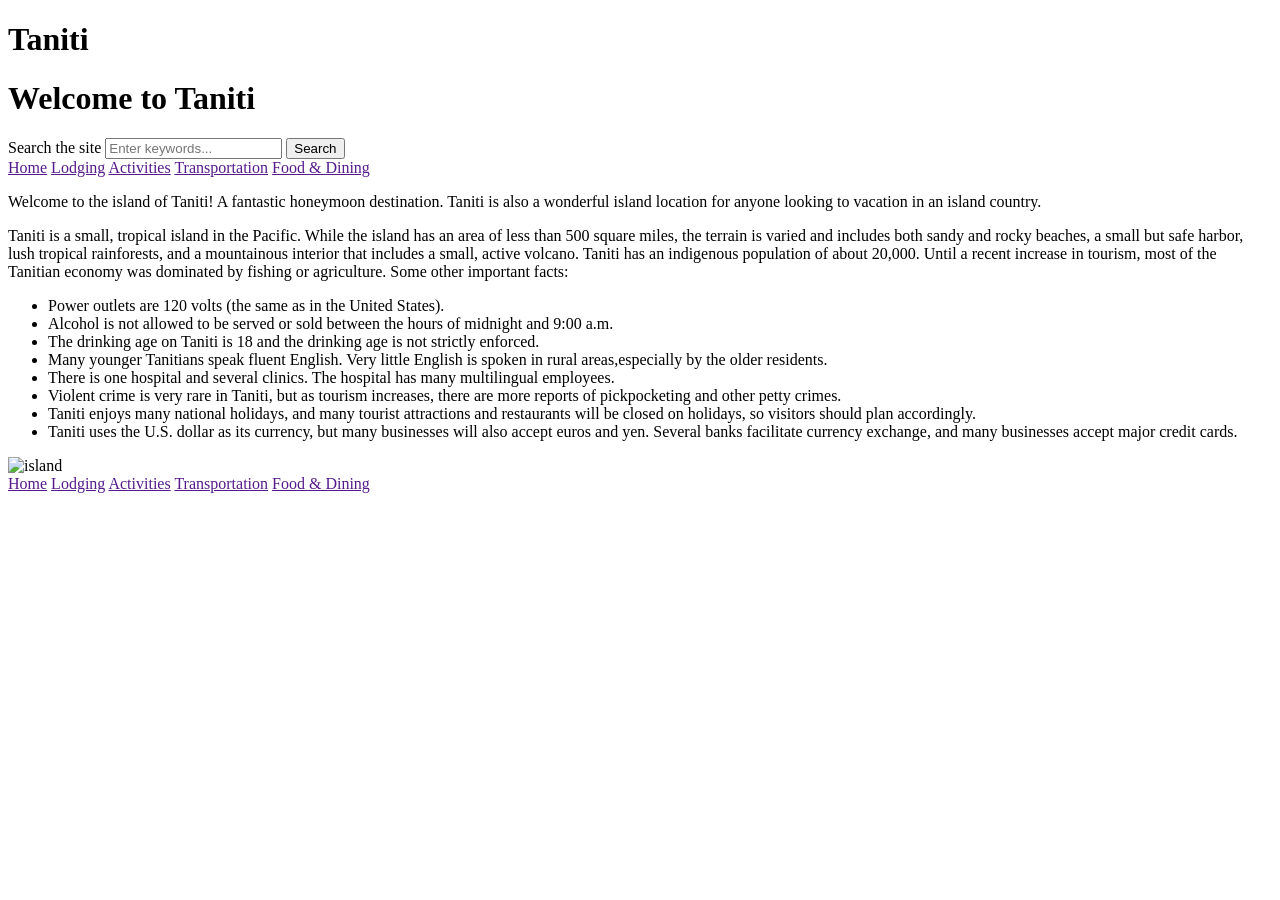
==== index.html @ cf65857d "Change stylesheet link to taniti.css" ====
<!DOCTYPE html>
<html lang="en">
  <head>
    <meta charset="UTF-8">
    <link rel="stylesheet" href="./taniti.css">
    <meta name="viewport" content="width=device-width, initial-scale=1.0">
    <title>Taniti</title>
  </head>
  <body>
    <h1 id="logo">Taniti</h1>
    <h1 class="header">Welcome to Taniti</h1>
    <search class="searchable">
      <form action="/search" method="get">
        <label for="site-search">Search the site</label>
        <input type="search" id="site-search" name="q" placeholder="Enter keywords..." required />
        <button type="submit">Search</button>
      </form>
    </search>
    <nav>
      <a href="">Home</a>
      <a href="">Lodging</a>
      <a href="">Activities</a>
      <a href="">Transportation</a>
      <a href="">Food & Dining</a>
    </nav>
    <main>
      <p>Welcome to the island of Taniti! A fantastic honeymoon destination. Taniti is also a wonderful island location for anyone looking to vacation in an island country.</p>
      <p>Taniti is a small, tropical island in the Pacific. While the island has an area of less than 500 square miles, the terrain is varied and includes both sandy and rocky beaches, a small but safe harbor, lush tropical rainforests, and a mountainous interior that includes a small, active volcano. Taniti has an indigenous population of about 20,000. Until a recent increase in tourism, most of the Tanitian economy was dominated by fishing or agriculture. Some other important facts:</p>
        <ul>
          <li>Power outlets are 120 volts (the same as in the United States).</li>
          <li>Alcohol is not allowed to be served or sold between the hours of midnight and 9:00 a.m.</li>
          <li>The drinking age on Taniti is 18 and the drinking age is not strictly enforced.</li>
          <li>Many younger Tanitians speak fluent English. Very little English is spoken in rural areas,especially by the older residents.</li>
          <li>There is one hospital and several clinics. The hospital has many multilingual employees.</li>
          <li>Violent crime is very rare in Taniti, but as tourism increases, there are more reports of pickpocketing and other petty crimes.</li>
          <li>Taniti enjoys many national holidays, and many tourist attractions and restaurants will be closed on holidays, so visitors should plan accordingly.</li>
          <li>Taniti uses the U.S. dollar as its currency, but many businesses will also accept euros and yen. Several banks facilitate currency exchange, and many businesses accept major credit cards. </li>
        </ul>
    </main>
    <aside>
      <img src="url" alt="island">
    </aside>
    <nav>
      <a href="">Home</a>
      <a href="">Lodging</a>
      <a href="">Activities</a>
      <a href="">Transportation</a>
      <a href="">Food & Dining</a>
    </nav>
    <script src="./script.js"></script>
  </body>
</html>
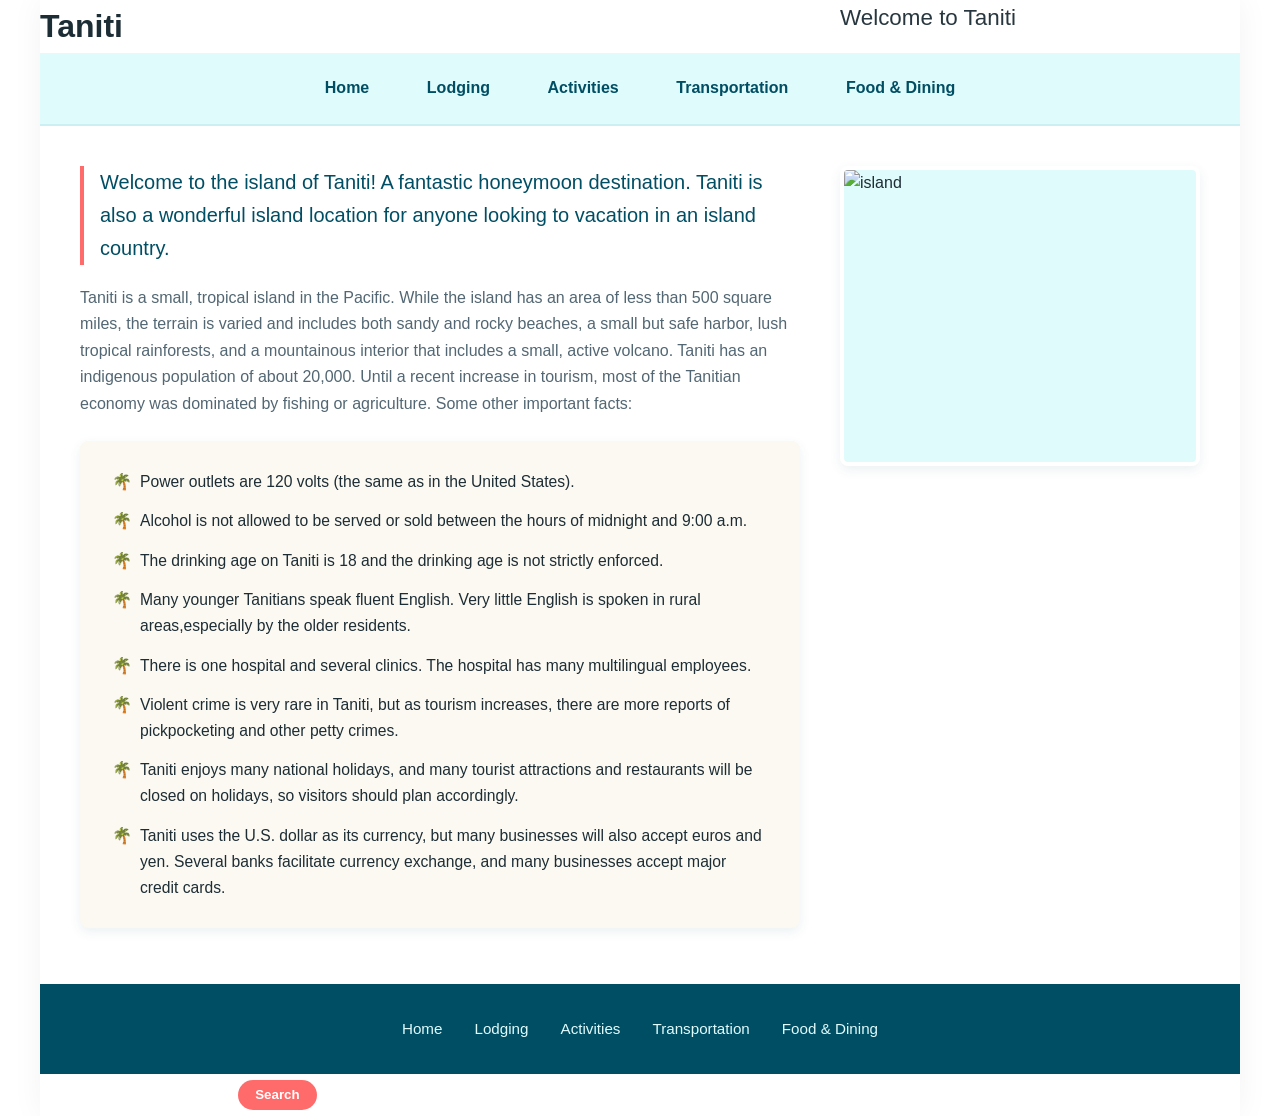
==== commit a37cd7a2: "Correct stylesheet filename case in index.html" ====
--- a/index.html
+++ b/index.html
@@ -2,7 +2,7 @@
 <html lang="en">
   <head>
     <meta charset="UTF-8">
-    <link rel="stylesheet" href="./taniti.css">
+    <link rel="stylesheet" href="./Taniti.css">
     <meta name="viewport" content="width=device-width, initial-scale=1.0">
     <title>Taniti</title>
   </head>
--- a/Taniti.css
+++ b/Taniti.css
@@ -0,0 +1,256 @@
+/* =========================================
+   Base & Tropical Island Palette
+   ========================================= */
+:root {
+  --ocean-deep: #004e64;
+  --ocean-teal: #00a5cf;
+  --lagoon-light: #e0fbfc;
+  --sand-warm: #fcf9f2;
+  --coral-accent: #ff6b6b;
+  --coral-hover: #e85555;
+  --text-dark: #1d2d35;
+  --text-muted: #526773;
+  --white: #ffffff;
+  --radius: 8px;
+  --shadow: 0 4px 12px rgba(0, 78, 100, 0.08);
+}
+
+* {
+  box-sizing: border-box;
+  margin: 0;
+  padding: 0;
+}
+
+body {
+  font-family: 'Segoe UI', Roboto, Helvetica, Arial, sans-serif;
+  background-color: var(--sand-warm);
+  color: var(--text-dark);
+  line-height: 1.65;
+  display: grid;
+  grid-template-columns: 1fr;
+  grid-template-areas:
+    "header"
+    "nav-top"
+    "main"
+    "aside"
+    "nav-bottom";
+  max-width: 1200px;
+  margin: 0 auto;
+  box-shadow: 0 0 30px rgba(0, 0, 0, 0.05);
+  background: var(--white);
+}
+
+/* Desktop Two-Column Layout for Main & Aside */
+@media (min-width: 850px) {
+  body {
+    grid-template-columns: 2fr 1fr;
+    grid-template-areas:
+      "header header"
+      "nav-top nav-top"
+      "main aside"
+      "nav-bottom nav-bottom";
+  }
+}
+
+/* =========================================
+   Top Header Banner (Targeting the first div)
+   ========================================= */
+body > div:first-of-type {
+  grid-area: header;
+  background: linear-gradient(135deg, var(--ocean-deep) 0%, var(--ocean-teal) 100%);
+  color: var(--white);
+  padding: 2rem 2.5rem;
+  display: flex;
+  flex-wrap: wrap;
+  align-items: center;
+  justify-content: space-between;
+  gap: 1.5rem;
+}
+
+.logo {
+  font-size: 2.2rem;
+  font-weight: 800;
+  letter-spacing: 2px;
+  text-transform: uppercase;
+  color: var(--lagoon-light);
+}
+
+.header {
+  font-size: 1.4rem;
+  font-weight: 400;
+  opacity: 0.95;
+}
+
+/* Search Bar */
+.searchable form {
+  display: flex;
+  align-items: center;
+  gap: 0.5rem;
+  background: rgba(255, 255, 255, 0.15);
+  padding: 0.4rem 0.6rem;
+  border-radius: 50px;
+  backdrop-filter: blur(4px);
+}
+
+.searchable label {
+  position: absolute;
+  width: 1px;
+  height: 1px;
+  overflow: hidden;
+  clip: rect(0, 0, 0, 0);
+}
+
+.searchable input[type="search"] {
+  border: none;
+  background: transparent;
+  color: var(--white);
+  padding: 0.4rem 0.8rem;
+  font-size: 0.95rem;
+  outline: none;
+  width: 180px;
+}
+
+.searchable input[type="search"]::placeholder {
+  color: rgba(255, 255, 255, 0.8);
+}
+
+.searchable button {
+  background-color: var(--coral-accent);
+  color: var(--white);
+  border: none;
+  padding: 0.45rem 1.1rem;
+  border-radius: 50px;
+  font-weight: 600;
+  cursor: pointer;
+  transition: background-color 0.2s ease;
+}
+
+.searchable button:hover {
+  background-color: var(--coral-hover);
+}
+
+/* =========================================
+   Navigation Bars (Top & Bottom)
+   ========================================= */
+nav {
+  display: flex;
+  flex-wrap: wrap;
+  justify-content: center;
+  gap: 0.5rem 2rem;
+  padding: 1rem 2rem;
+}
+
+/* Top Nav */
+nav:first-of-type {
+  grid-area: nav-top;
+  background-color: var(--lagoon-light);
+  border-bottom: 2px solid #cbeff2;
+}
+
+nav:first-of-type a {
+  color: var(--ocean-deep);
+  text-decoration: none;
+  font-weight: 600;
+  padding: 0.4rem 0.8rem;
+  border-radius: var(--radius);
+  transition: all 0.2s ease;
+}
+
+nav:first-of-type a:hover {
+  background-color: var(--ocean-teal);
+  color: var(--white);
+}
+
+/* Bottom Footer Nav */
+nav:last-of-type {
+  grid-area: nav-bottom;
+  background-color: var(--ocean-deep);
+  padding: 2rem;
+  margin-top: 1rem;
+}
+
+nav:last-of-type a {
+  color: var(--lagoon-light);
+  text-decoration: none;
+  font-size: 0.95rem;
+  transition: color 0.2s ease;
+}
+
+nav:last-of-type a:hover {
+  color: var(--coral-accent);
+  text-decoration: underline;
+}
+
+/* =========================================
+   Main Content Area
+   ========================================= */
+main {
+  grid-area: main;
+  padding: 2.5rem;
+}
+
+main p:first-of-type {
+  font-size: 1.25rem;
+  color: var(--ocean-deep);
+  font-weight: 500;
+  margin-bottom: 1.25rem;
+  padding-left: 1rem;
+  border-left: 4px solid var(--coral-accent);
+}
+
+main p:nth-of-type(2) {
+  color: var(--text-muted);
+  margin-bottom: 1.5rem;
+}
+
+main ul {
+  list-style: none;
+  background-color: var(--sand-warm);
+  padding: 1.75rem 2rem;
+  border-radius: var(--radius);
+  box-shadow: var(--shadow);
+  display: flex;
+  flex-direction: column;
+  gap: 0.85rem;
+}
+
+main li {
+  position: relative;
+  padding-left: 1.75rem;
+  font-size: 0.98rem;
+}
+
+main li::before {
+  content: "🌴";
+  position: absolute;
+  left: 0;
+  top: 0;
+  font-size: 1rem;
+}
+
+/* =========================================
+   Sidebar / Aside Image
+   ========================================= */
+aside {
+  grid-area: aside;
+  padding: 2.5rem 2.5rem 2.5rem 0;
+  display: flex;
+  align-items: flex-start;
+}
+
+@media (max-width: 849px) {
+  aside {
+    padding: 0 2.5rem 2.5rem 2.5rem;
+  }
+}
+
+aside img {
+  width: 100%;
+  height: auto;
+  min-height: 300px;
+  object-fit: cover;
+  border-radius: var(--radius);
+  box-shadow: var(--shadow);
+  background-color: var(--lagoon-light); /* Fallback while image loads */
+  border: 4px solid var(--white);
+}
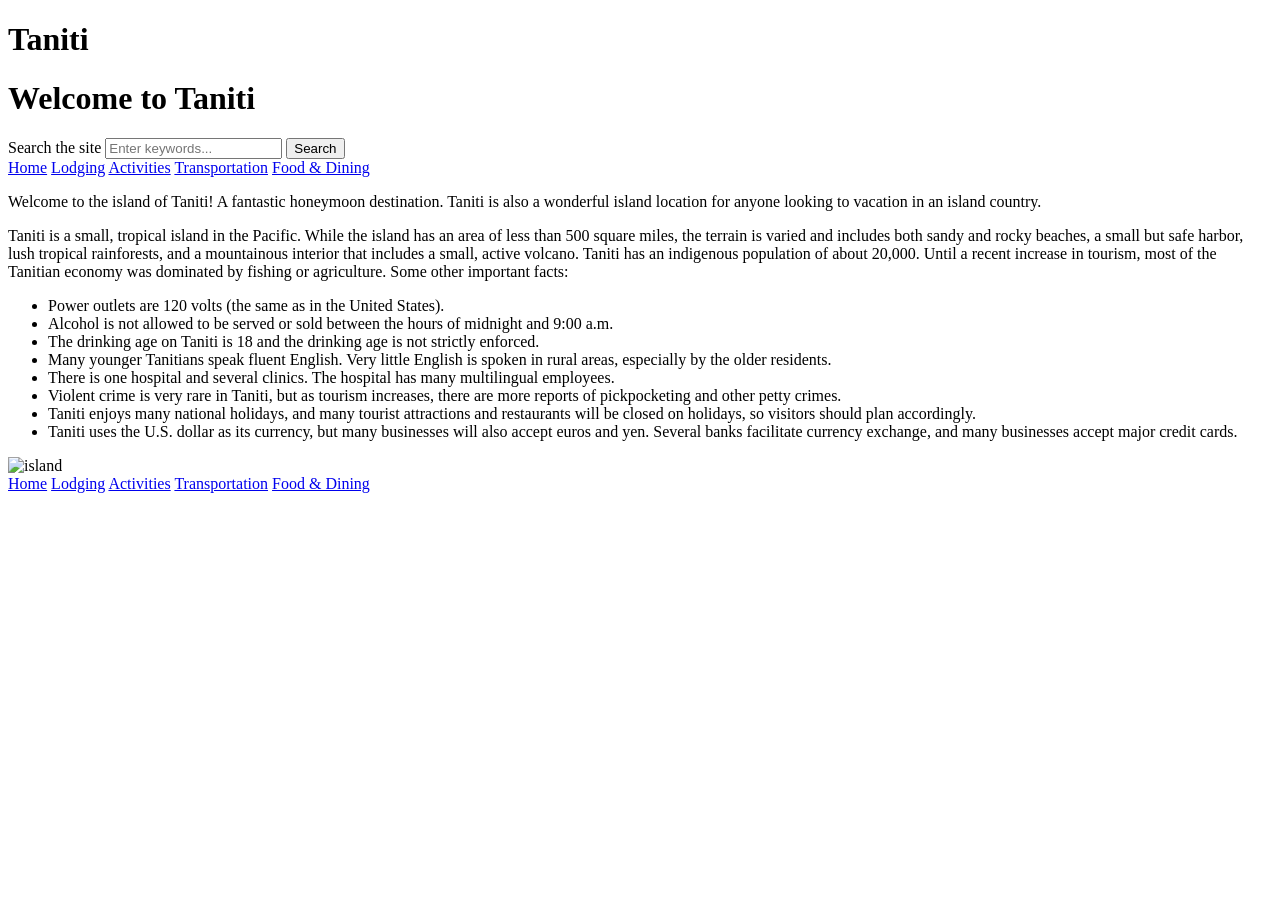
==== commit 256bd95d: "Refactor index.html for improved structure and styling Updated the HTML structure by modifying the s" ====
--- a/index.html
+++ b/index.html
@@ -2,50 +2,54 @@
 <html lang="en">
   <head>
     <meta charset="UTF-8">
-    <link rel="stylesheet" href="./Taniti.css">
+    <link rel="stylesheet" href="./style.css">
     <meta name="viewport" content="width=device-width, initial-scale=1.0">
-    <title>Taniti</title>
+    <title>Taniti - Home</title>
   </head>
   <body>
-    <h1 id="logo">Taniti</h1>
-    <h1 class="header">Welcome to Taniti</h1>
-    <search class="searchable">
-      <form action="/search" method="get">
-        <label for="site-search">Search the site</label>
-        <input type="search" id="site-search" name="q" placeholder="Enter keywords..." required />
-        <button type="submit">Search</button>
-      </form>
-    </search>
+    <div>
+      <div class="header-titles">
+        <h1 class="logo">Taniti</h1>
+        <h1 class="header">Welcome to Taniti</h1>
+      </div>
+      <search class="searchable">
+        <form action="#" method="get">
+          <label for="site-search">Search the site</label>
+          <input type="search" id="site-search" name="q" placeholder="Enter keywords..." required />
+          <button type="submit">Search</button>
+        </form>
+      </search>
+    </div>
     <nav>
-      <a href="">Home</a>
-      <a href="">Lodging</a>
-      <a href="">Activities</a>
-      <a href="">Transportation</a>
-      <a href="">Food & Dining</a>
+      <a href="index.html" class="active" aria-current="page">Home</a>
+      <a href="lodging.html">Lodging</a>
+      <a href="activities.html">Activities</a>
+      <a href="transportation.html">Transportation</a>
+      <a href="dining.html">Food & Dining</a>
     </nav>
     <main>
       <p>Welcome to the island of Taniti! A fantastic honeymoon destination. Taniti is also a wonderful island location for anyone looking to vacation in an island country.</p>
       <p>Taniti is a small, tropical island in the Pacific. While the island has an area of less than 500 square miles, the terrain is varied and includes both sandy and rocky beaches, a small but safe harbor, lush tropical rainforests, and a mountainous interior that includes a small, active volcano. Taniti has an indigenous population of about 20,000. Until a recent increase in tourism, most of the Tanitian economy was dominated by fishing or agriculture. Some other important facts:</p>
-        <ul>
-          <li>Power outlets are 120 volts (the same as in the United States).</li>
-          <li>Alcohol is not allowed to be served or sold between the hours of midnight and 9:00 a.m.</li>
-          <li>The drinking age on Taniti is 18 and the drinking age is not strictly enforced.</li>
-          <li>Many younger Tanitians speak fluent English. Very little English is spoken in rural areas,especially by the older residents.</li>
-          <li>There is one hospital and several clinics. The hospital has many multilingual employees.</li>
-          <li>Violent crime is very rare in Taniti, but as tourism increases, there are more reports of pickpocketing and other petty crimes.</li>
-          <li>Taniti enjoys many national holidays, and many tourist attractions and restaurants will be closed on holidays, so visitors should plan accordingly.</li>
-          <li>Taniti uses the U.S. dollar as its currency, but many businesses will also accept euros and yen. Several banks facilitate currency exchange, and many businesses accept major credit cards. </li>
-        </ul>
+      <ul>
+        <li>Power outlets are 120 volts (the same as in the United States).</li>
+        <li>Alcohol is not allowed to be served or sold between the hours of midnight and 9:00 a.m.</li>
+        <li>The drinking age on Taniti is 18 and the drinking age is not strictly enforced.</li>
+        <li>Many younger Tanitians speak fluent English. Very little English is spoken in rural areas, especially by the older residents.</li>
+        <li>There is one hospital and several clinics. The hospital has many multilingual employees.</li>
+        <li>Violent crime is very rare in Taniti, but as tourism increases, there are more reports of pickpocketing and other petty crimes.</li>
+        <li>Taniti enjoys many national holidays, and many tourist attractions and restaurants will be closed on holidays, so visitors should plan accordingly.</li>
+        <li>Taniti uses the U.S. dollar as its currency, but many businesses will also accept euros and yen. Several banks facilitate currency exchange, and many businesses accept major credit cards.</li>
+      </ul>
     </main>
     <aside>
       <img src="url" alt="island">
     </aside>
     <nav>
-      <a href="">Home</a>
-      <a href="">Lodging</a>
-      <a href="">Activities</a>
-      <a href="">Transportation</a>
-      <a href="">Food & Dining</a>
+      <a href="index.html" class="active" aria-current="page">Home</a>
+      <a href="lodging.html">Lodging</a>
+      <a href="activities.html">Activities</a>
+      <a href="transportation.html">Transportation</a>
+      <a href="dining.html">Food & Dining</a>
     </nav>
     <script src="./script.js"></script>
   </body>
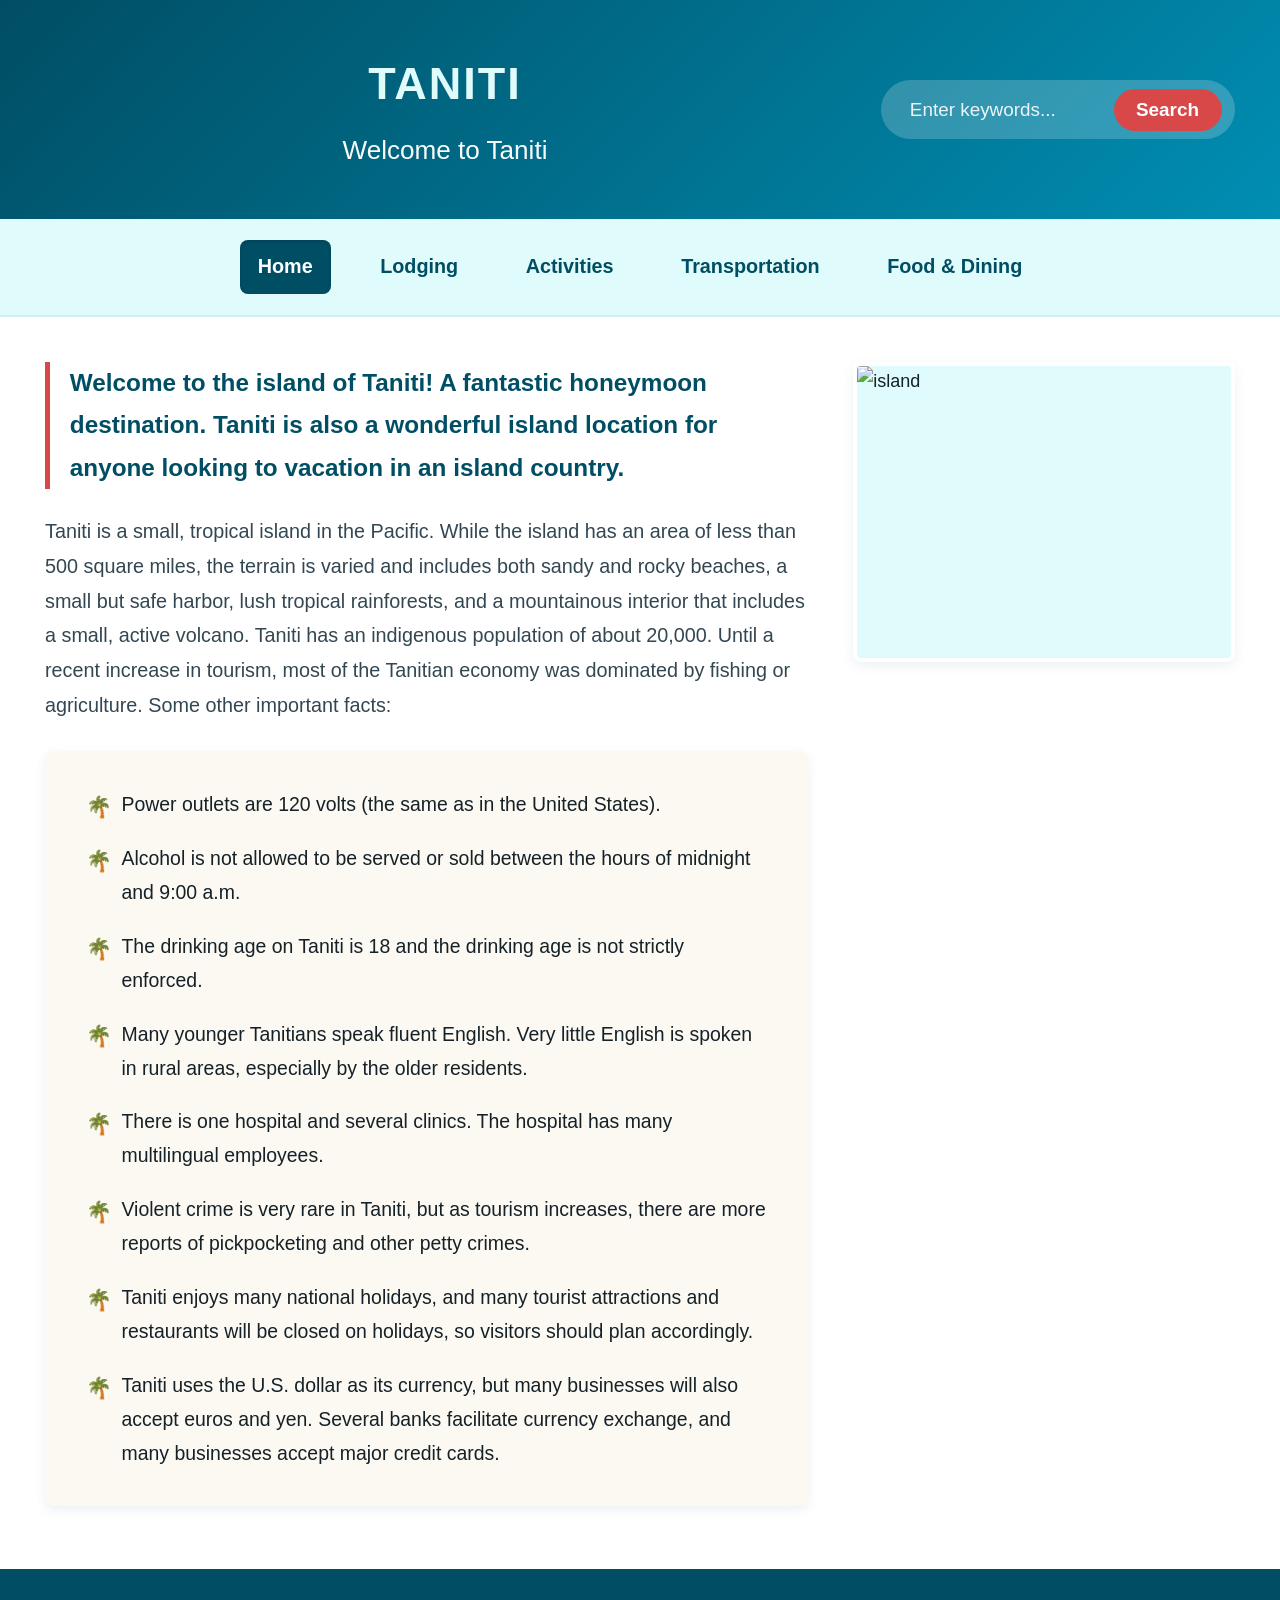
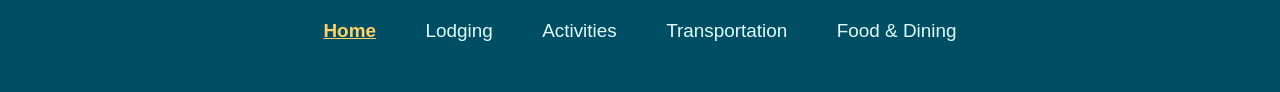
==== commit 66db6749: "Update image source in index.html" ====
--- a/index.html
+++ b/index.html
@@ -42,7 +42,7 @@
       </ul>
     </main>
     <aside>
-      <img src="url" alt="island">
+      <img src="https://images.unsplash.com/photo-1559128010-7c1ad6e1b6a5?q=80&w=1773&auto=format&fit=crop&ixlib=rb-4.1.0&ixid=NHwxMjA3fDA%3D" alt="island">
     </aside>
     <nav>
       <a href="index.html" class="active" aria-current="page">Home</a>
--- a/style.css
+++ b/style.css
@@ -0,0 +1,315 @@
+/* =========================================
+   Base & Tropical Island Palette
+   ========================================= */
+:root {
+  --ocean-deep: #004e64;
+  --ocean-teal: #008eb3;
+  --lagoon-light: #e0fbfc;
+  --sand-warm: #fcf9f2;
+  --coral-accent: #d94848;
+  --coral-hover: #b83737;
+  --text-dark: #142129;
+  --text-muted: #334752; /* Darkened for WCAG AAA contrast */
+  --white: #ffffff;
+  --radius: 8px;
+  --shadow: 0 4px 12px rgba(0, 78, 100, 0.08);
+}
+
+html {
+  /* Sets 1rem = 18px (up from standard 16px) for improved readability */
+  font-size: 112.5%;
+}
+
+* {
+  box-sizing: border-box;
+  margin: 0;
+  padding: 0;
+}
+
+body {
+  font-family: 'Segoe UI', Roboto, Helvetica, Arial, sans-serif;
+  background-color: var(--sand-warm);
+  color: var(--text-dark);
+  line-height: 1.75;
+  display: grid;
+  grid-template-columns: 1fr;
+  grid-template-areas:
+    "header"
+    "nav-top"
+    "main"
+    "aside"
+    "nav-bottom";
+  max-width: 1280px;
+  margin: 0 auto;
+  box-shadow: 0 0 30px rgba(0, 0, 0, 0.05);
+  background: var(--white);
+}
+
+/* Desktop Two-Column Layout for Main & Aside */
+@media (min-width: 900px) {
+  body {
+    grid-template-columns: 2fr 1fr;
+    grid-template-areas:
+      "header header"
+      "nav-top nav-top"
+      "main aside"
+      "nav-bottom nav-bottom";
+  }
+}
+
+/* =========================================
+   Top Header Banner
+   ========================================= */
+body > div:first-of-type {
+  grid-area: header;
+  background: linear-gradient(135deg, var(--ocean-deep) 0%, var(--ocean-teal) 100%);
+  color: var(--white);
+  padding: 2.5rem;
+  display: flex;
+  align-items: center;
+  justify-content: space-between;
+  gap: 2rem;
+}
+
+.header-titles {
+  display: flex;
+  flex-direction: column;
+  align-items: center;
+  text-align: center;
+  flex-grow: 1;
+}
+
+.logo {
+  font-size: 2.5rem;
+  font-weight: 800;
+  letter-spacing: 2px;
+  text-transform: uppercase;
+  color: var(--lagoon-light);
+  margin-bottom: 0.25rem;
+}
+
+.header {
+  font-size: 1.45rem;
+  font-weight: 500;
+  opacity: 0.98;
+}
+
+/* Search Bar */
+.searchable {
+  flex-shrink: 0;
+}
+
+.searchable form {
+  display: flex;
+  align-items: center;
+  gap: 0.5rem;
+  background: rgba(255, 255, 255, 0.2);
+  padding: 0.5rem 0.75rem;
+  border-radius: 50px;
+  backdrop-filter: blur(4px);
+}
+
+.searchable label {
+  position: absolute;
+  width: 1px;
+  height: 1px;
+  overflow: hidden;
+  clip: rect(0, 0, 0, 0);
+}
+
+.searchable input[type="search"] {
+  border: none;
+  background: transparent;
+  color: var(--white);
+  padding: 0.45rem 0.85rem;
+  font-size: 1.05rem;
+  outline: none;
+  width: 210px;
+}
+
+.searchable input[type="search"]::placeholder {
+  color: rgba(255, 255, 255, 0.9);
+}
+
+.searchable button {
+  background-color: var(--coral-accent);
+  color: var(--white);
+  border: none;
+  padding: 0.55rem 1.25rem;
+  border-radius: 50px;
+  font-size: 1.05rem;
+  font-weight: 700;
+  cursor: pointer;
+  transition: background-color 0.2s ease;
+}
+
+.searchable button:hover {
+  background-color: var(--coral-hover);
+}
+
+/* Clear focus outlines for keyboard and low-vision users */
+a:focus-visible,
+button:focus-visible,
+input:focus-visible {
+  outline: 3px solid #ffd166;
+  outline-offset: 2px;
+}
+
+/* Responsive collapse for mobile screens */
+@media (max-width: 820px) {
+  body > div:first-of-type {
+    flex-direction: column;
+    text-align: center;
+  }
+
+  .header-titles {
+    align-items: center;
+  }
+}
+
+/* =========================================
+   Navigation Bars & Active Page States
+   ========================================= */
+nav {
+  display: flex;
+  flex-wrap: wrap;
+  justify-content: center;
+  gap: 0.75rem 1.75rem;
+  padding: 1.15rem 2rem;
+}
+
+/* Top Nav */
+nav:first-of-type {
+  grid-area: nav-top;
+  background-color: var(--lagoon-light);
+  border-bottom: 2px solid #cbeff2;
+}
+
+nav:first-of-type a {
+  color: var(--ocean-deep);
+  text-decoration: none;
+  font-size: 1.1rem;
+  font-weight: 700;
+  padding: 0.55rem 1rem;
+  border-radius: var(--radius);
+  transition: all 0.2s ease;
+}
+
+nav:first-of-type a:hover {
+  background-color: var(--ocean-teal);
+  color: var(--white);
+}
+
+nav:first-of-type a.active,
+nav:first-of-type a[aria-current="page"] {
+  background-color: var(--ocean-deep);
+  color: var(--white);
+  box-shadow: inset 0 2px 4px rgba(0, 0, 0, 0.15);
+}
+
+/* Bottom Footer Nav */
+nav:last-of-type {
+  grid-area: nav-bottom;
+  background-color: var(--ocean-deep);
+  padding: 2.25rem;
+  margin-top: 1rem;
+}
+
+nav:last-of-type a {
+  color: var(--lagoon-light);
+  text-decoration: none;
+  font-size: 1.05rem;
+  padding: 0.25rem 0.5rem;
+  transition: color 0.2s ease;
+}
+
+nav:last-of-type a:hover,
+nav:last-of-type a.active,
+nav:last-of-type a[aria-current="page"] {
+  color: #ffd166;
+  font-weight: 700;
+  text-decoration: underline;
+}
+
+/* =========================================
+   Main Content Area
+   ========================================= */
+main {
+  grid-area: main;
+  padding: 2.5rem;
+  font-size: 1.05rem;
+}
+
+main p:first-of-type {
+  font-size: 1.35rem;
+  color: var(--ocean-deep);
+  font-weight: 600;
+  margin-bottom: 1.4rem;
+  padding-left: 1.1rem;
+  border-left: 5px solid var(--coral-accent);
+}
+
+main p:nth-of-type(2) {
+  color: var(--text-muted);
+  font-size: 1.1rem;
+  margin-bottom: 1.6rem;
+}
+
+main p:nth-of-type(3) {
+  color: var(--ocean-deep);
+  font-size: 1.2rem;
+  margin-bottom: 0.85rem;
+}
+
+main ul {
+  list-style: none;
+  background-color: var(--sand-warm);
+  padding: 2rem 2.25rem;
+  border-radius: var(--radius);
+  box-shadow: var(--shadow);
+  display: flex;
+  flex-direction: column;
+  gap: 1.1rem;
+}
+
+main li {
+  position: relative;
+  padding-left: 2rem;
+  font-size: 1.08rem;
+  line-height: 1.75;
+}
+
+main li::before {
+  content: "🌴";
+  position: absolute;
+  left: 0;
+  top: 0.1rem;
+  font-size: 1.15rem;
+}
+
+/* =========================================
+   Sidebar / Aside Image
+   ========================================= */
+aside {
+  grid-area: aside;
+  padding: 2.5rem 2.5rem 2.5rem 0;
+  display: flex;
+  align-items: flex-start;
+}
+
+@media (max-width: 899px) {
+  aside {
+    padding: 0 2.5rem 2.5rem 2.5rem;
+  }
+}
+
+aside img {
+  width: 100%;
+  height: auto;
+  min-height: 300px;
+  object-fit: cover;
+  border-radius: var(--radius);
+  box-shadow: var(--shadow);
+  background-color: var(--lagoon-light);
+  border: 4px solid var(--white);
+}
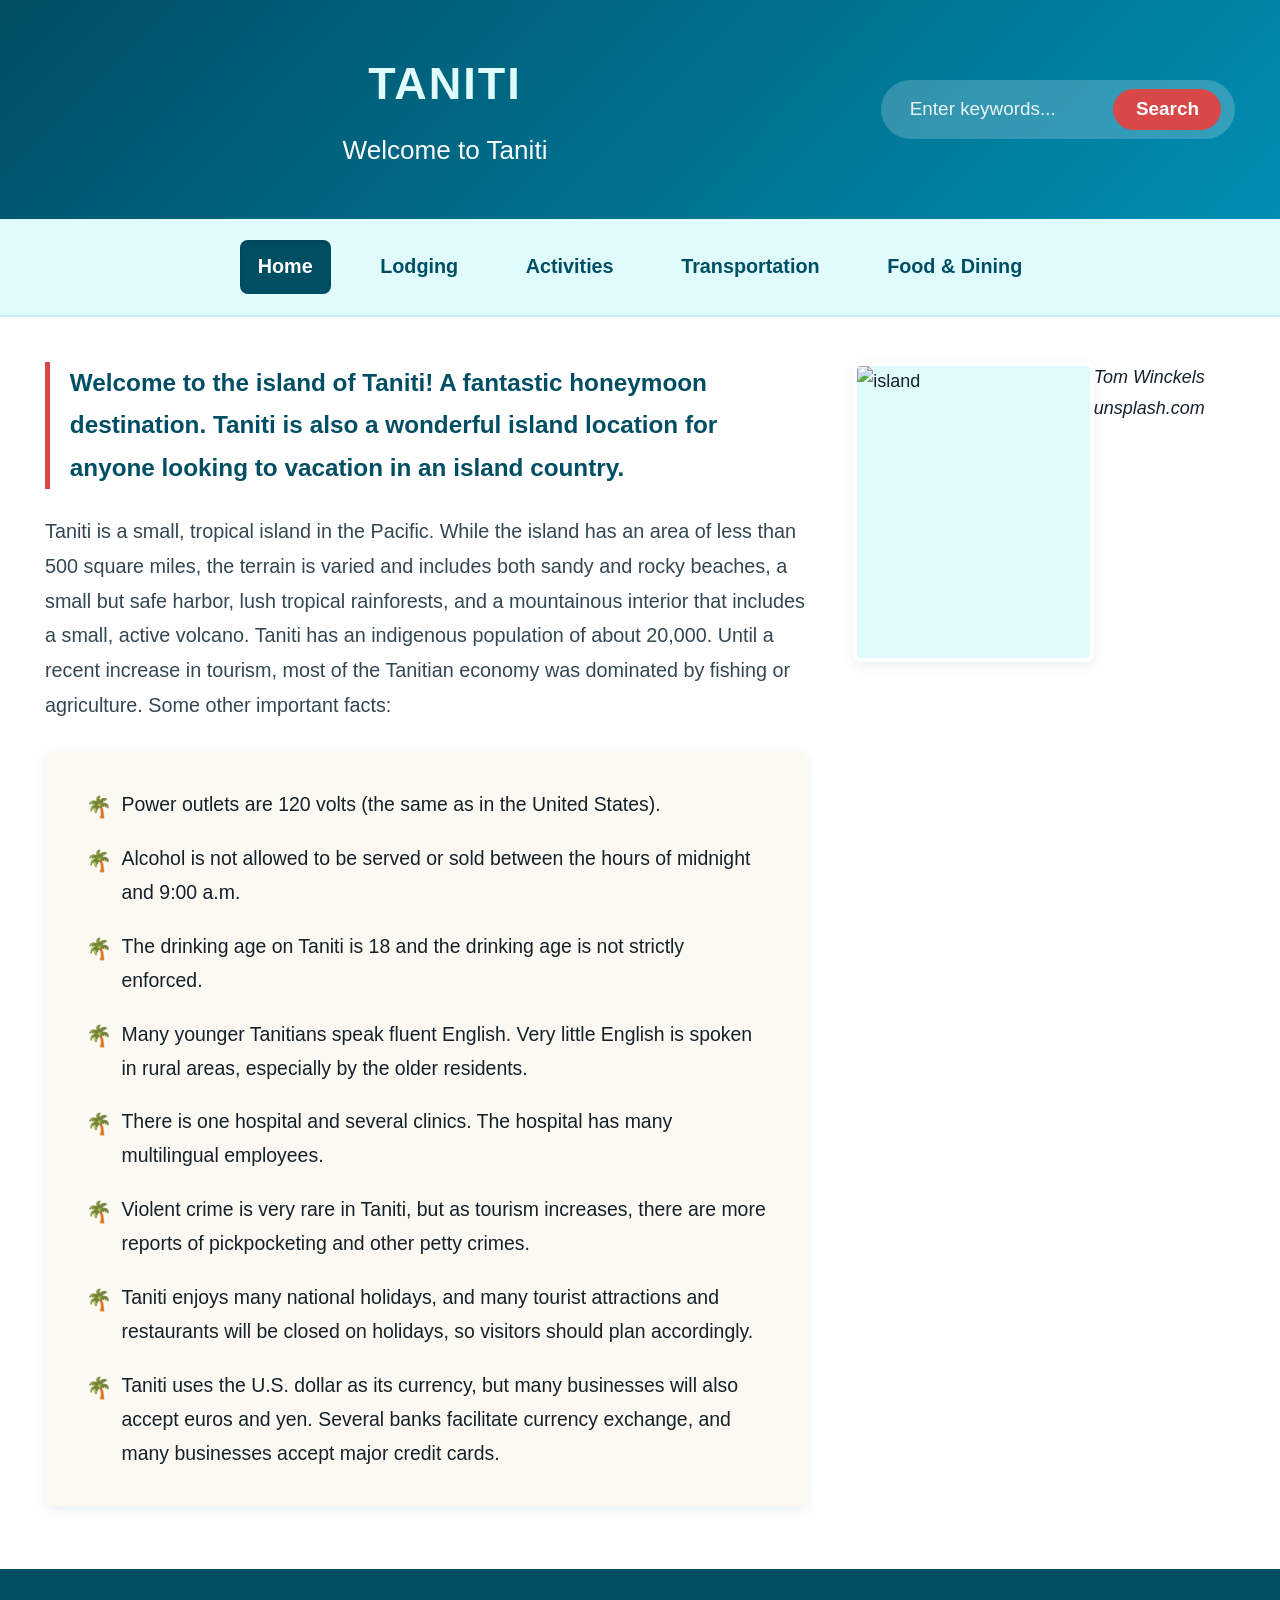
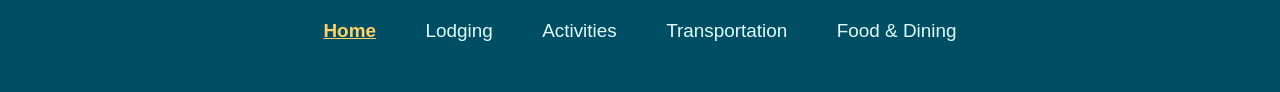
==== commit a84868bf: "Add citation for image source in index.html" ====
--- a/index.html
+++ b/index.html
@@ -43,6 +43,7 @@
     </main>
     <aside>
       <img src="https://images.unsplash.com/photo-1559128010-7c1ad6e1b6a5?q=80&w=1773&auto=format&fit=crop&ixlib=rb-4.1.0&ixid=NHwxMjA3fDA%3D" alt="island">
+      <cite>Tom Winckels unsplash.com</cite>
     </aside>
     <nav>
       <a href="index.html" class="active" aria-current="page">Home</a>
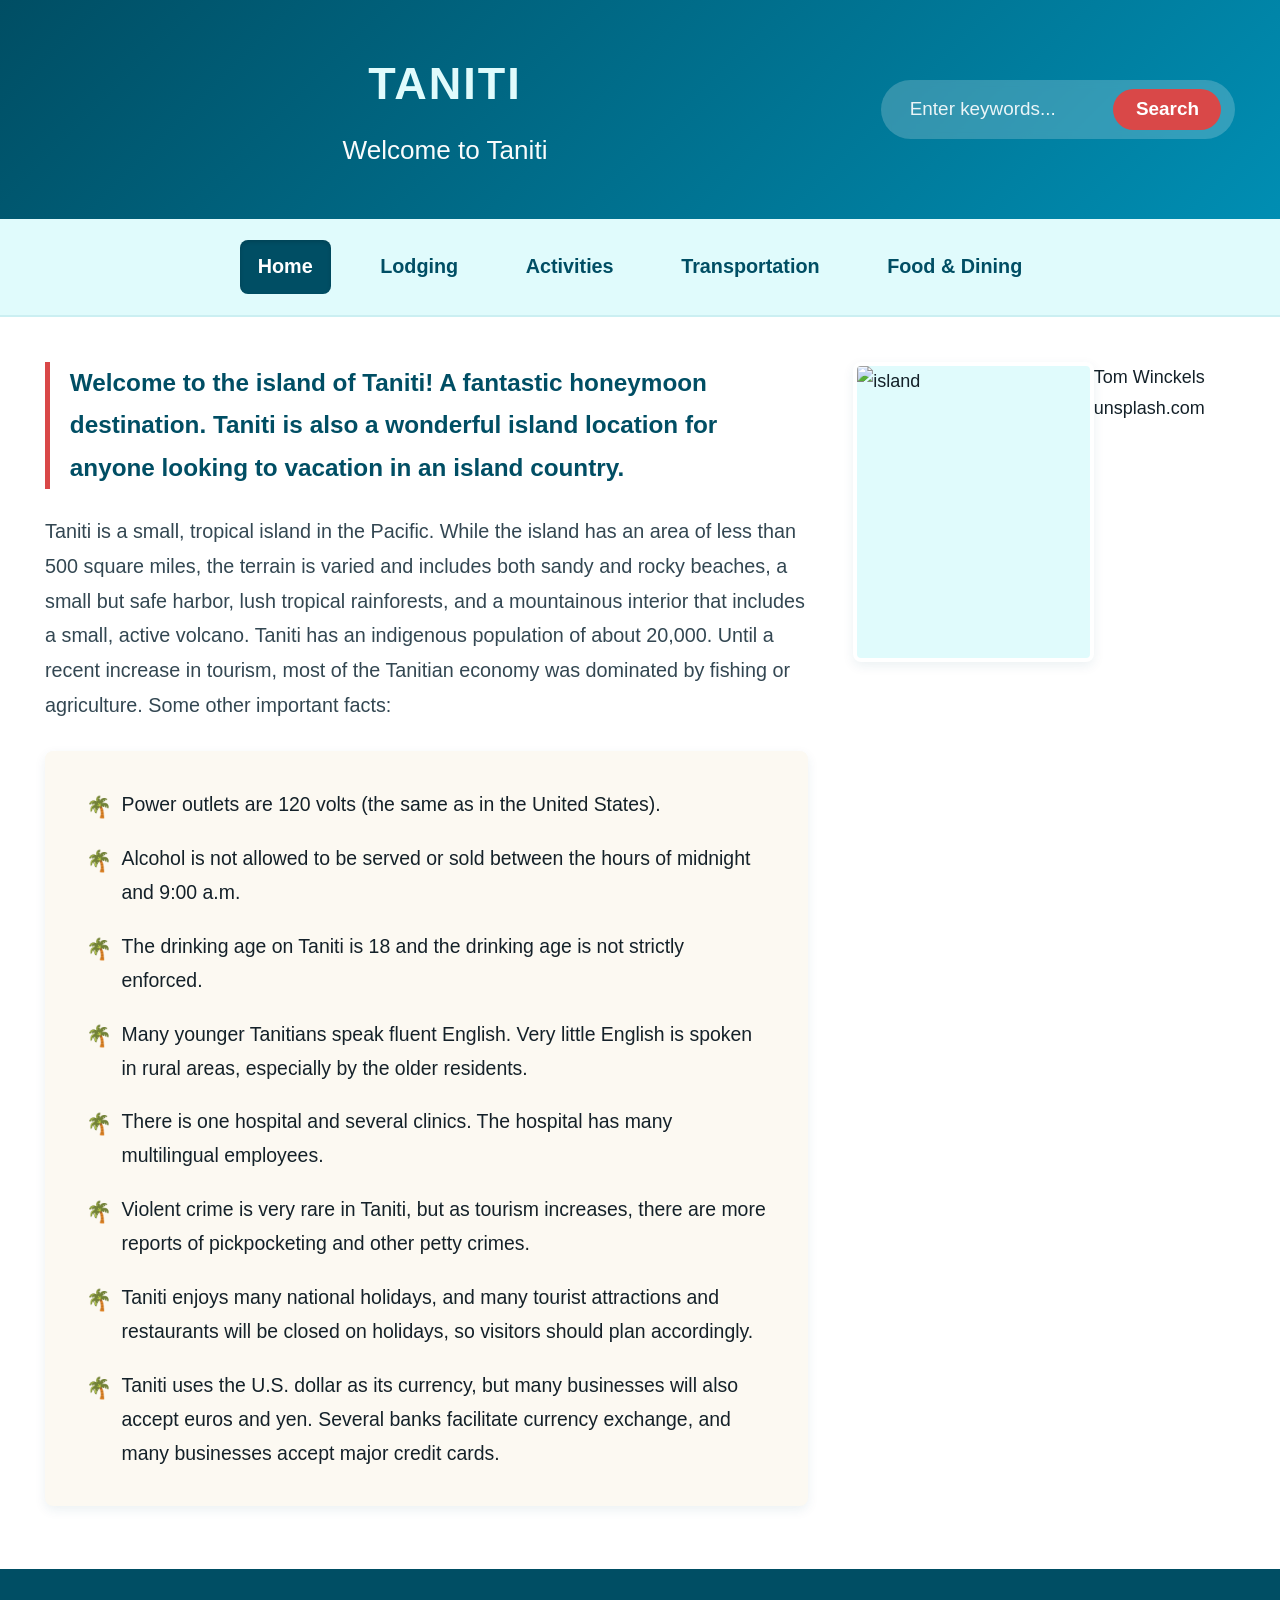
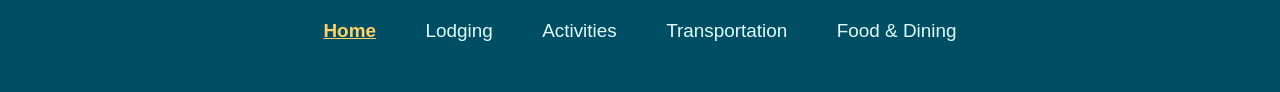
==== commit 63348615: "Replace cite with paragraph for image credit" ====
--- a/index.html
+++ b/index.html
@@ -43,7 +43,7 @@
     </main>
     <aside>
       <img src="https://images.unsplash.com/photo-1559128010-7c1ad6e1b6a5?q=80&w=1773&auto=format&fit=crop&ixlib=rb-4.1.0&ixid=NHwxMjA3fDA%3D" alt="island">
-      <cite>Tom Winckels unsplash.com</cite>
+      <p>Tom Winckels unsplash.com</p>
     </aside>
     <nav>
       <a href="index.html" class="active" aria-current="page">Home</a>
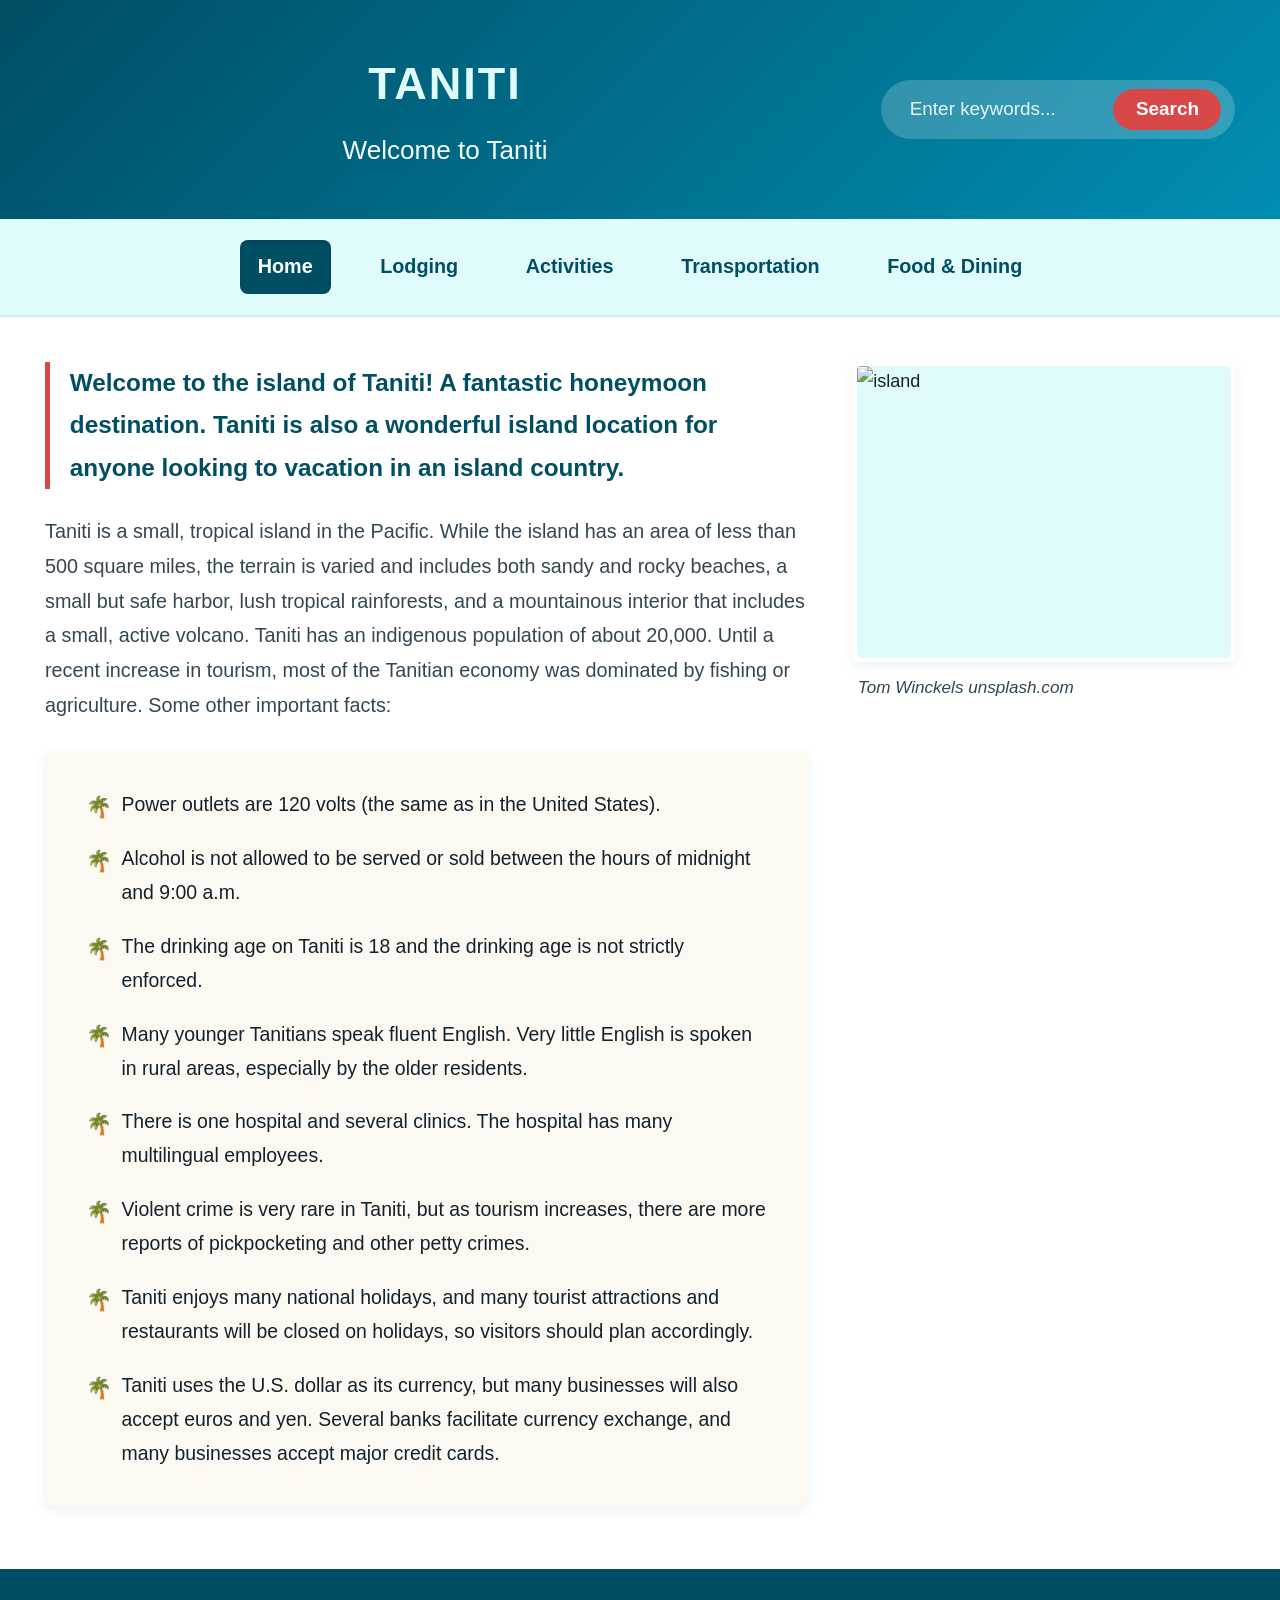
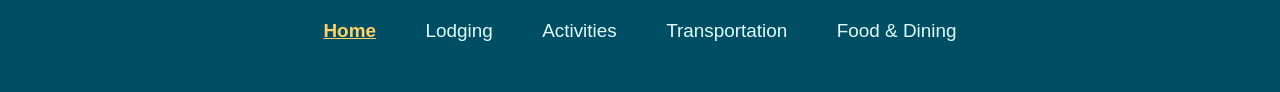
==== commit 1ea315f7: "Modify aside section in index.html Updated the aside section to include a new image source." ====
--- a/index.html
+++ b/index.html
@@ -41,10 +41,10 @@
         <li>Taniti uses the U.S. dollar as its currency, but many businesses will also accept euros and yen. Several banks facilitate currency exchange, and many businesses accept major credit cards.</li>
       </ul>
     </main>
-    <aside>
-      <img src="https://images.unsplash.com/photo-1559128010-7c1ad6e1b6a5?q=80&w=1773&auto=format&fit=crop&ixlib=rb-4.1.0&ixid=NHwxMjA3fDA%3D" alt="island">
-      <p>Tom Winckels unsplash.com</p>
-    </aside>
+   <aside>
+  <img src="url" alt="island">
+  <p>Tom Winckels unsplash.com</p>
+</aside>
     <nav>
       <a href="index.html" class="active" aria-current="page">Home</a>
       <a href="lodging.html">Lodging</a>
--- a/style.css
+++ b/style.css
@@ -287,14 +287,17 @@
   font-size: 1.15rem;
 }
 
-/* =========================================
-   Sidebar / Aside Image
+
+/* =========================================
+   Sidebar / Aside Image & Photo Credit
    ========================================= */
 aside {
   grid-area: aside;
   padding: 2.5rem 2.5rem 2.5rem 0;
   display: flex;
+  flex-direction: column;
   align-items: flex-start;
+  gap: 0.65rem;
 }
 
 @media (max-width: 899px) {
@@ -313,3 +316,10 @@
   background-color: var(--lagoon-light);
   border: 4px solid var(--white);
 }
+
+aside p {
+  font-size: 0.95rem;
+  color: var(--text-muted);
+  font-style: italic;
+  padding-left: 0.25rem;
+}
